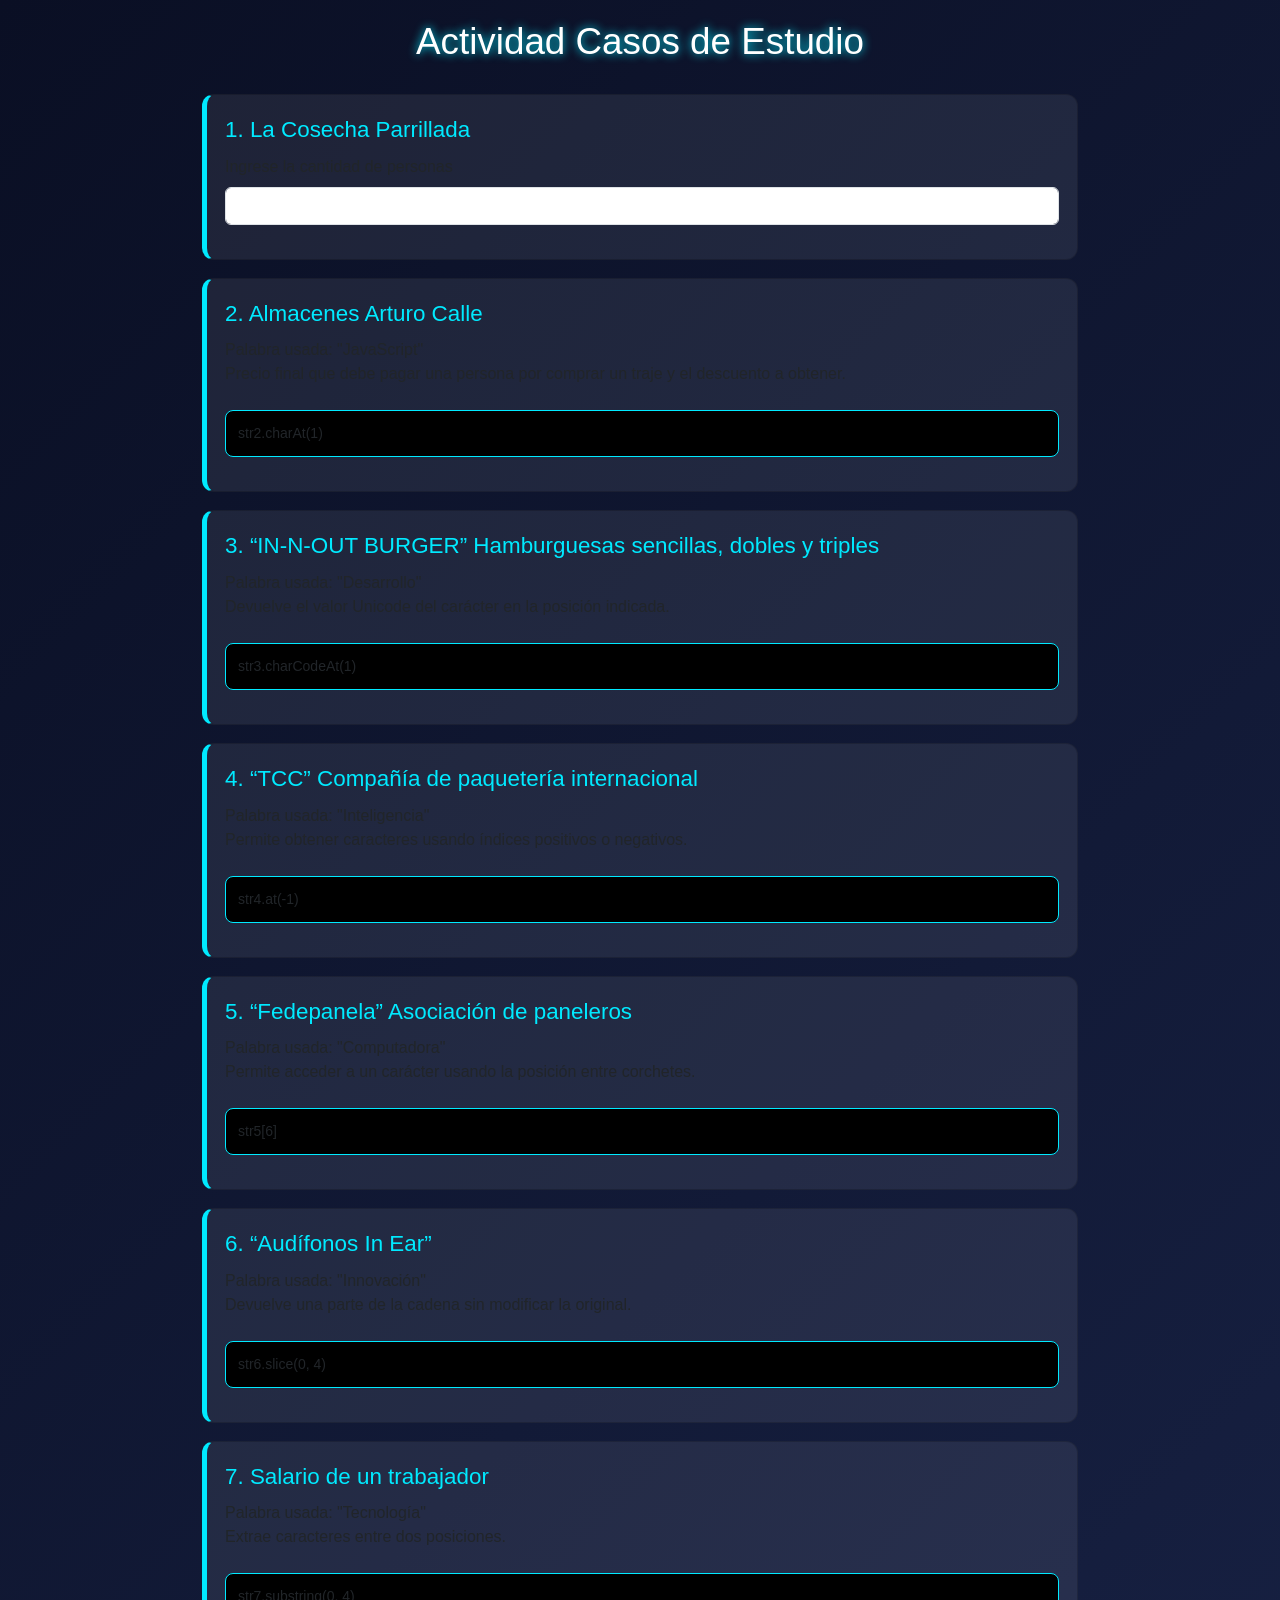
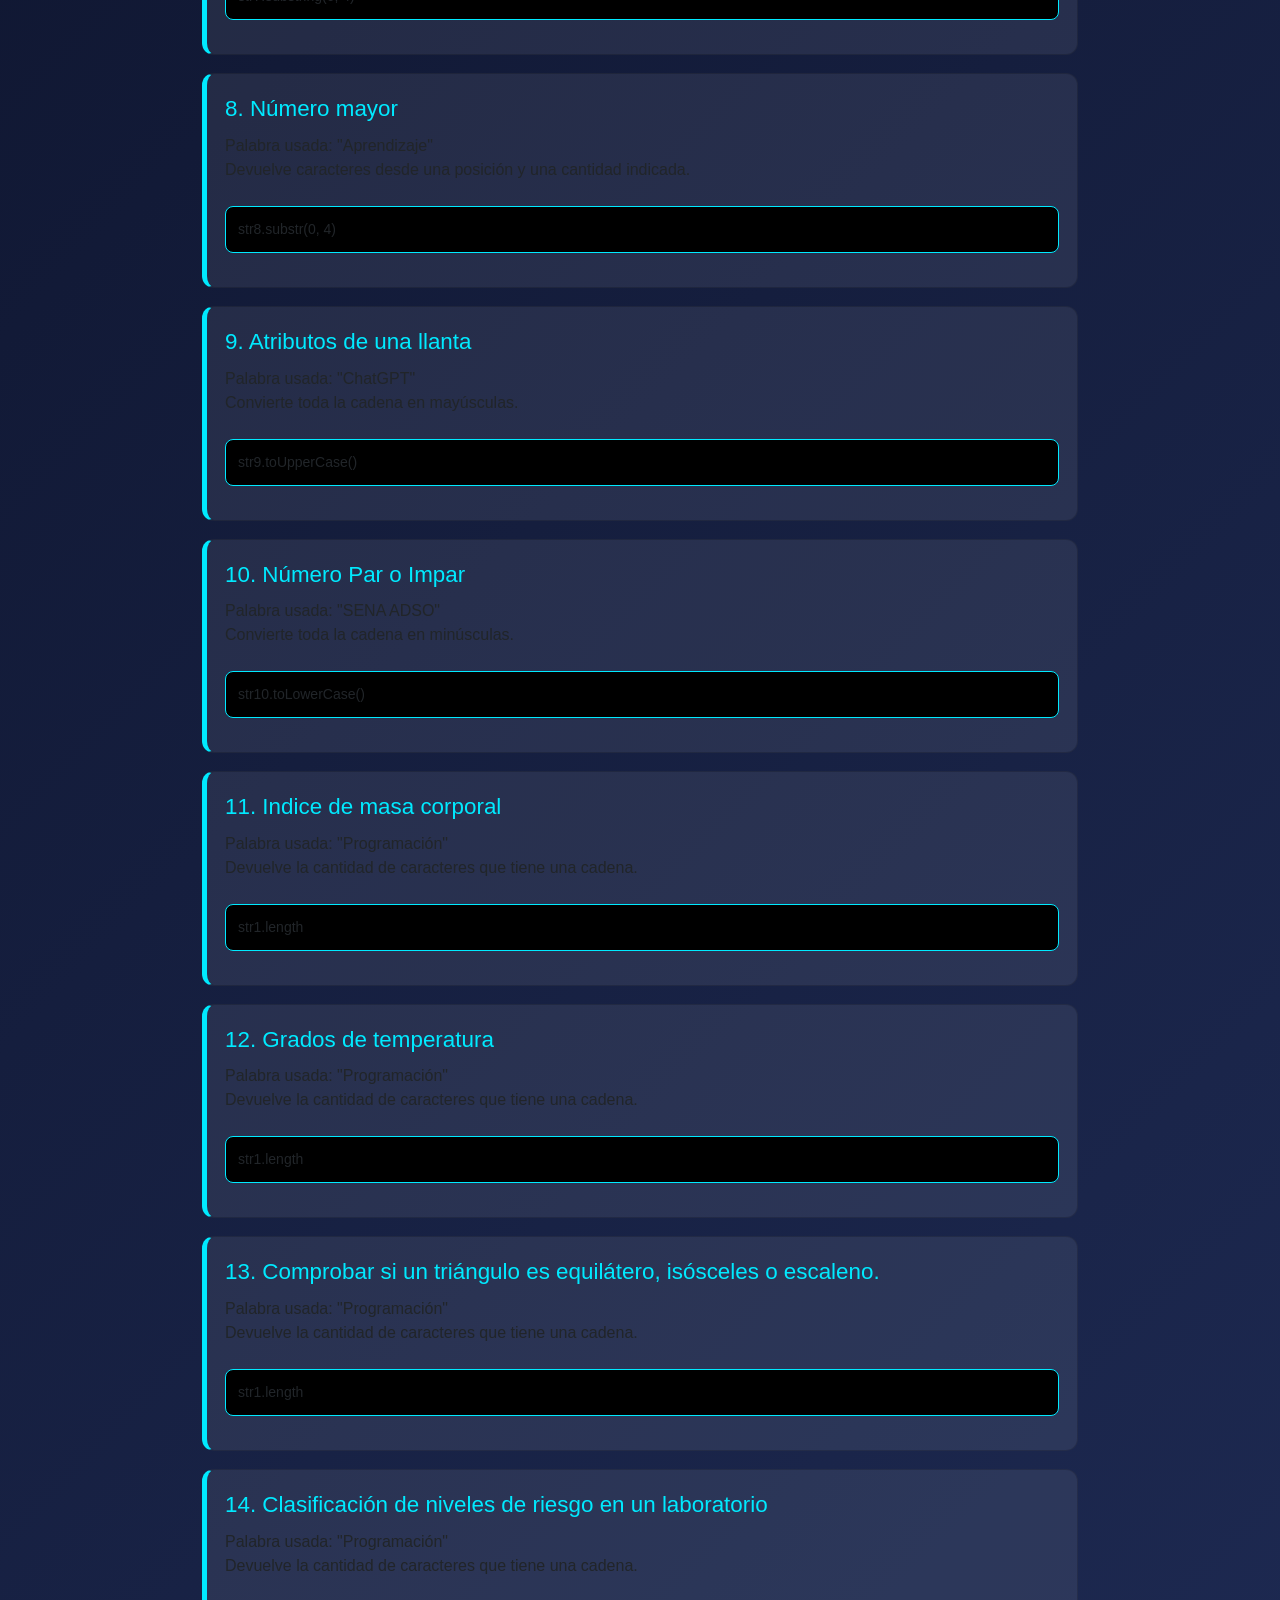
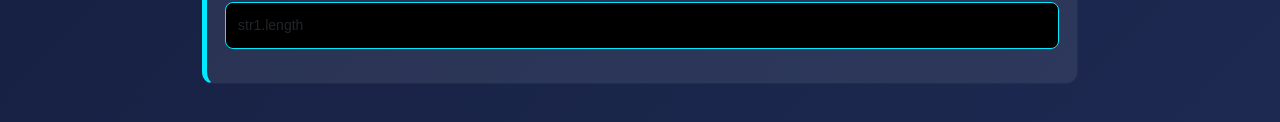
==== assets/index.html @ d92d0f3e "Se crea la estructura de los archivos de html y se crean los archivos js" ====
<!DOCTYPE html>
<html lang="es">
<head>
    <meta charset="UTF-8">
    <meta name="viewport" content="width=device-width, initial-scale=1.0">
    <title>Casos de estudio</title>
    <link rel="stylesheet" href="css/bootstrap.min.css">
    <link rel="stylesheet" href="css/style.css">
</head>
<body>
    <header>
        <h1>Actividad Casos de Estudio</h1>
    </header>
    <nav></nav>
    <main>
        <div class="container">
            <div class="card">
                <div class="titulo">1. La Cosecha Parrillada</div>
                <label for="cantidad" class="form-label">Ingrese la cantidad de personas</label>
                <input type="text" class="form-control" id="cantidad" name="cantidad">
                <p id=""></p>
            </div>
            <div class="card">
                <div class="titulo">2. Almacenes Arturo Calle</div>
                <div class="palabra">Palabra usada: "JavaScript"</div>
                <p>Precio final que debe pagar una persona por comprar un traje y el descuento a obtener.</p>
                <div class="codigo">str2.charAt(1)</div>
                <p id="res2"></p>
            </div>
        
            <div class="card">
                <div class="titulo">3. “IN-N-OUT BURGER” Hamburguesas sencillas, dobles y triples</div>
                <div class="palabra">Palabra usada: "Desarrollo"</div>
                <p>Devuelve el valor Unicode del carácter en la posición indicada.</p>
                <div class="codigo">str3.charCodeAt(1)</div>
                <p id="res3"></p>
            </div>
        
            <div class="card">
                <div class="titulo">4. “TCC” Compañía de paquetería internacional</div>
                <div class="palabra">Palabra usada: "Inteligencia"</div>
                <p>Permite obtener caracteres usando índices positivos o negativos.</p>
                <div class="codigo">str4.at(-1)</div>
                <p id="res4"></p>
            </div>
        
            <div class="card">
                <div class="titulo">5. “Fedepanela” Asociación de paneleros</div>
                <div class="palabra">Palabra usada: "Computadora"</div>
                <p>Permite acceder a un carácter usando la posición entre corchetes.</p>
                <div class="codigo">str5[6]</div>
                <p id="res5"></p>
            </div>
        
            <div class="card">
                <div class="titulo">6. “Audífonos In Ear”</div>
                <div class="palabra">Palabra usada: "Innovación"</div>
                <p>Devuelve una parte de la cadena sin modificar la original.</p>
                <div class="codigo">str6.slice(0, 4)</div>
                <p id="res6"></p>
            </div>
        
            <div class="card">
                <div class="titulo">7. Salario de un trabajador</div>
                <div class="palabra">Palabra usada: "Tecnología"</div>
                <p>Extrae caracteres entre dos posiciones.</p>
                <div class="codigo">str7.substring(0, 4)</div>
                <p id="res7"></p>
            </div>
        
            <div class="card">
                <div class="titulo">8. Número mayor</div>
                <div class="palabra">Palabra usada: "Aprendizaje"</div>
                <p>Devuelve caracteres desde una posición y una cantidad indicada.</p>
                <div class="codigo">str8.substr(0, 4)</div>
                <p id="res8"></p>
            </div>
        
            <div class="card">
                <div class="titulo">9. Atributos de una llanta</div>
                <div class="palabra">Palabra usada: "ChatGPT"</div>
                <p>Convierte toda la cadena en mayúsculas.</p>
                <div class="codigo">str9.toUpperCase()</div>
                <p id="res9"></p>
            </div>
        
            <div class="card">
                <div class="titulo">10. Número Par o Impar</div>
                <div class="palabra">Palabra usada: "SENA ADSO"</div>
                <p>Convierte toda la cadena en minúsculas.</p>
                <div class="codigo">str10.toLowerCase()</div>
                <p id="res10"></p>
            </div>

            <div class="card">
                <div class="titulo">11. Indice de masa corporal</div>
                <div class="palabra">Palabra usada: "Programación"</div>
                <p>Devuelve la cantidad de caracteres que tiene una cadena.</p>
                <div class="codigo">str1.length</div>
                <p id="res1"></p>
            </div>
            
            <div class="card">
                <div class="titulo">12. Grados de temperatura</div>
                <div class="palabra">Palabra usada: "Programación"</div>
                <p>Devuelve la cantidad de caracteres que tiene una cadena.</p>
                <div class="codigo">str1.length</div>
                <p id="res1"></p>
            </div>

            <div class="card">
                <div class="titulo">13. Comprobar si un triángulo es equilátero, isósceles o escaleno.</div>
                <div class="palabra">Palabra usada: "Programación"</div>
                <p>Devuelve la cantidad de caracteres que tiene una cadena.</p>
                <div class="codigo">str1.length</div>
                <p id="res1"></p>
            </div>

            <div class="card">
                <div class="titulo">14. Clasificación de niveles de riesgo en un laboratorio</div>
                <div class="palabra">Palabra usada: "Programación"</div>
                <p>Devuelve la cantidad de caracteres que tiene una cadena.</p>
                <div class="codigo">str1.length</div>
                <p id="res1"></p>
            </div>
        </div>
    </main>
    <aside></aside>
    <footer></footer>
    <script type="text/javascript" src="js/bootstrap.bundle.min.js"></script>
    <script type="text/javascript" src="js/ejercicio1.js"></script>
    <script type="text/javascript" src="js/ejercicio2.js"></script>
    <script type="text/javascript" src="js/ejercicio3.js"></script>
    <script type="text/javascript" src="js/ejercicio4.js"></script>
    <script type="text/javascript" src="js/ejercicio5.js"></script>
    <script type="text/javascript" src="js/ejercicio6.js"></script>
    <script type="text/javascript" src="js/ejercicio7.js"></script>
    <script type="text/javascript" src="js/ejercicio8.js"></script>
    <script type="text/javascript" src="js/ejercicio9.js"></script>
    <script type="text/javascript" src="js/ejercicio10.js"></script>
    <script type="text/javascript" src="js/ejercicio11.js"></script>
    <script type="text/javascript" src="js/ejercicio12.js"></script>
    <script type="text/javascript" src="js/ejercicio13.js"></script>
    <script type="text/javascript" src="js/ejercicio14.js"></script>
</body>
</html>
---- assets/css/style.css ----
body {
  font-family: Arial, sans-serif;
  background: linear-gradient(135deg, #0a0f24, #1d2951);
  color: #fff;
  margin: 0;
  padding: 20px;
}

h1 {
  text-align: center;
  margin-bottom: 30px;
  font-size: 2.3rem;
  text-shadow: 0 0 10px #00eaff;
}

.container {
  max-width: 900px;
  margin: auto;
}

.card {
  background: rgba(255, 255, 255, 0.08);
  padding: 18px;
  border-radius: 12px;
  margin-bottom: 18px;
  border-left: 5px solid #00eaff;
  transition: 0.3s;
}

.card:hover {
  transform: scale(1.02);
  background: rgba(255, 255, 255, 0.15);
}

.titulo {
  font-size: 1.4rem;
  margin-bottom: 8px;
  color: #00eaff;
}

.codigo {
  background: #000;
  padding: 12px;
  border-radius: 8px;
  margin-top: 8px;
  overflow-x: auto;
  font-size: 14px;
  border: 1px solid #00eaff;
}
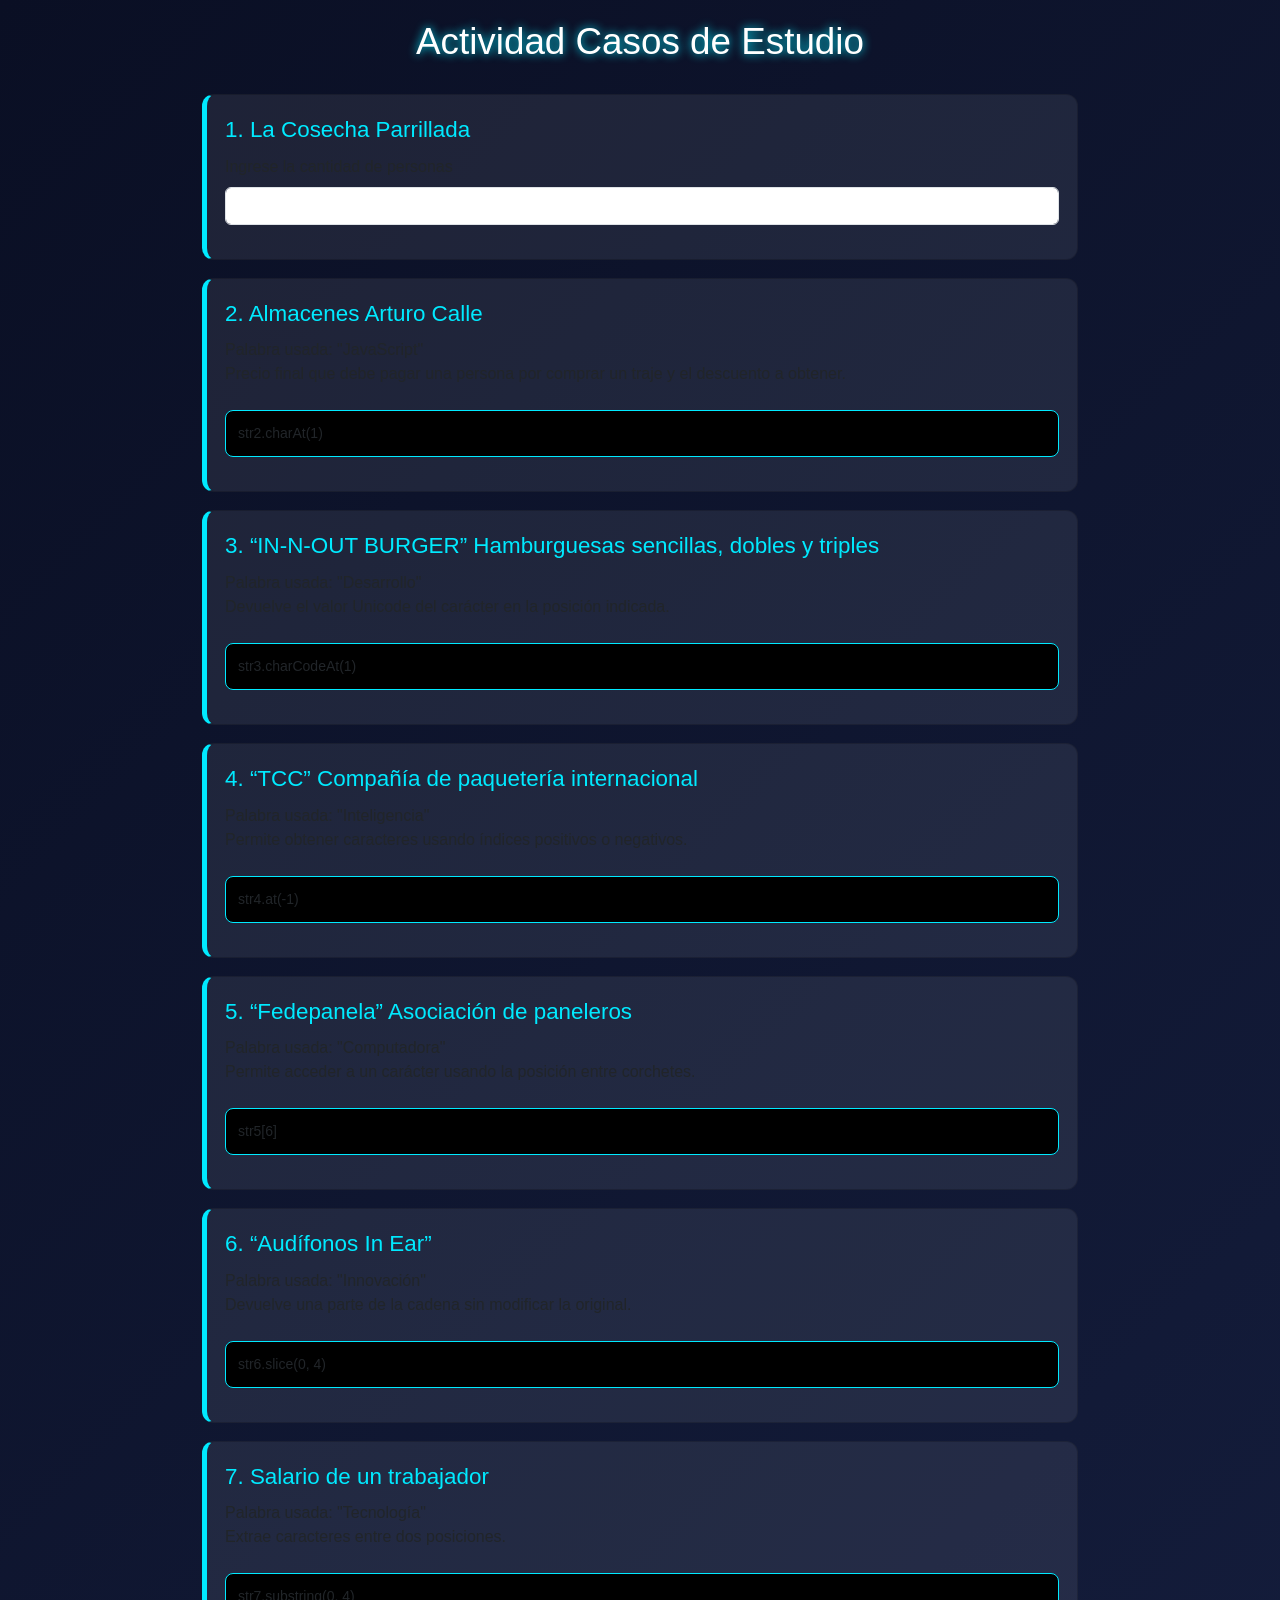
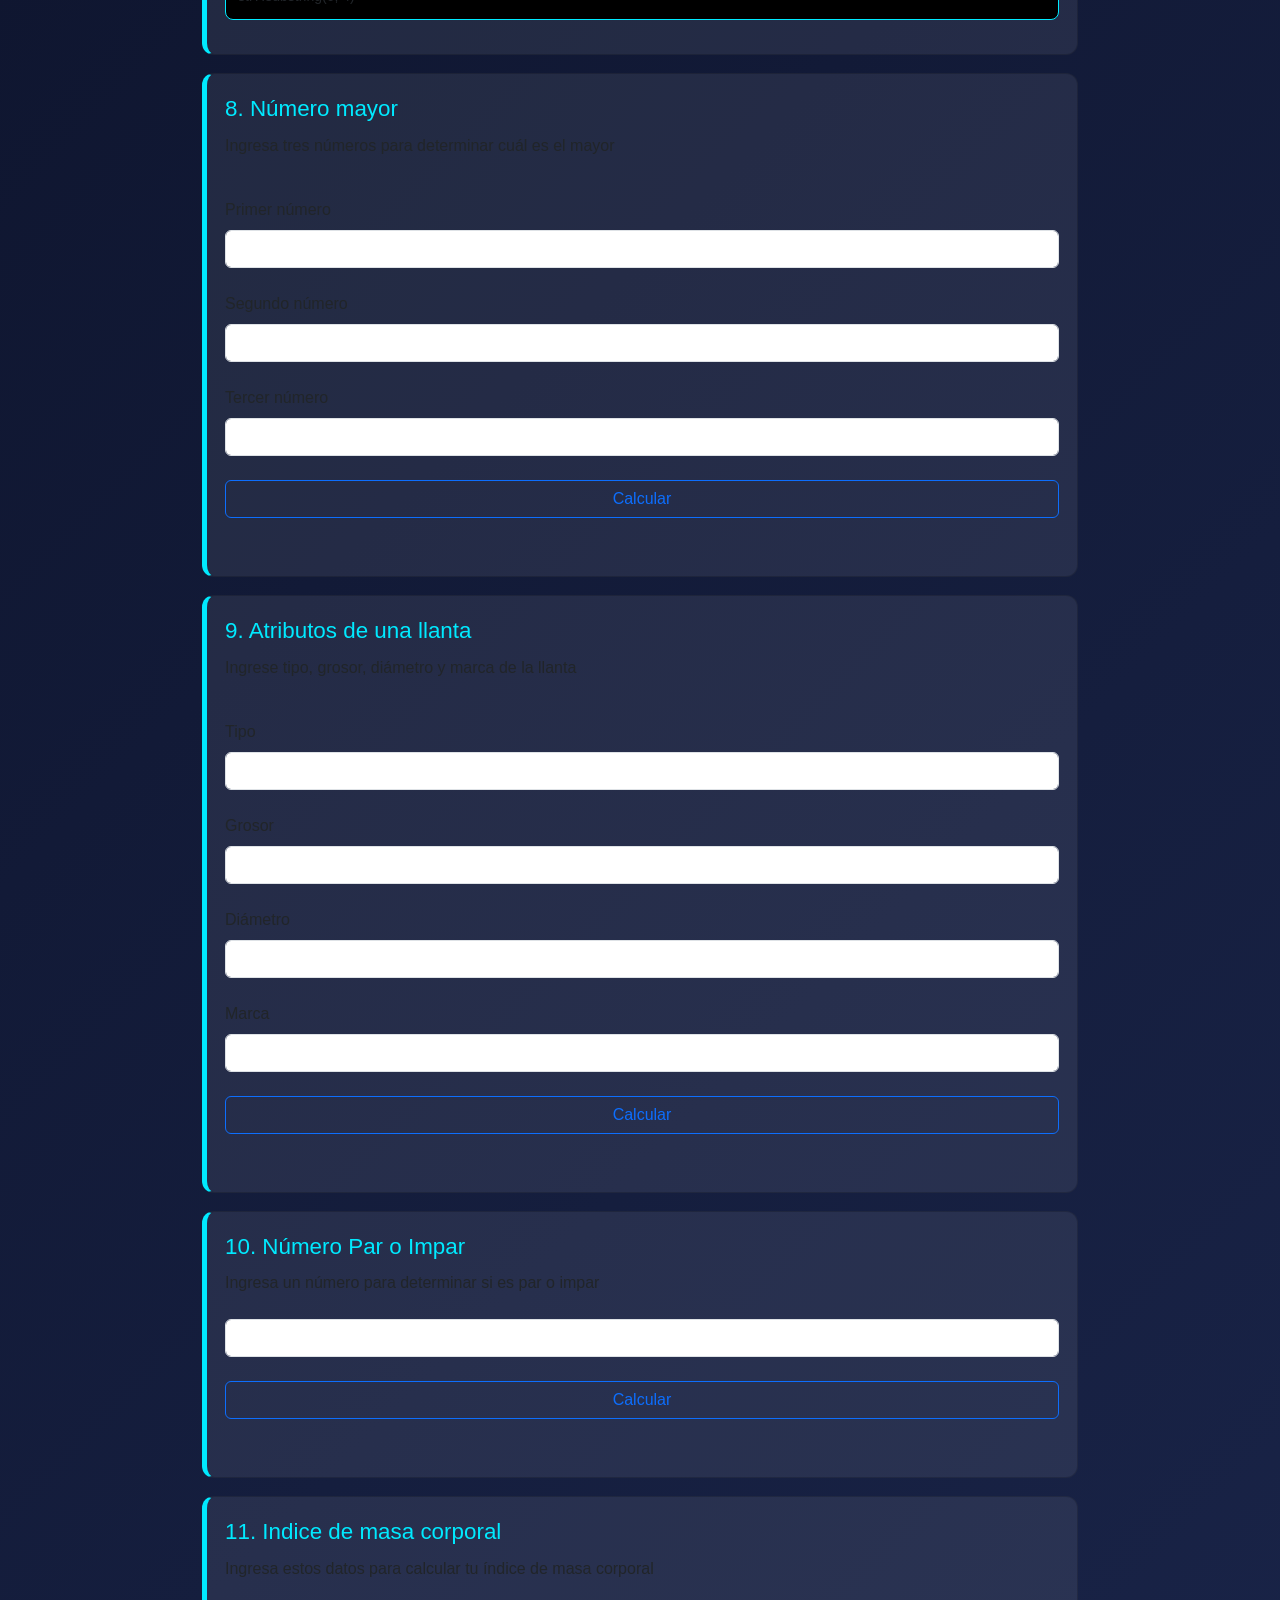
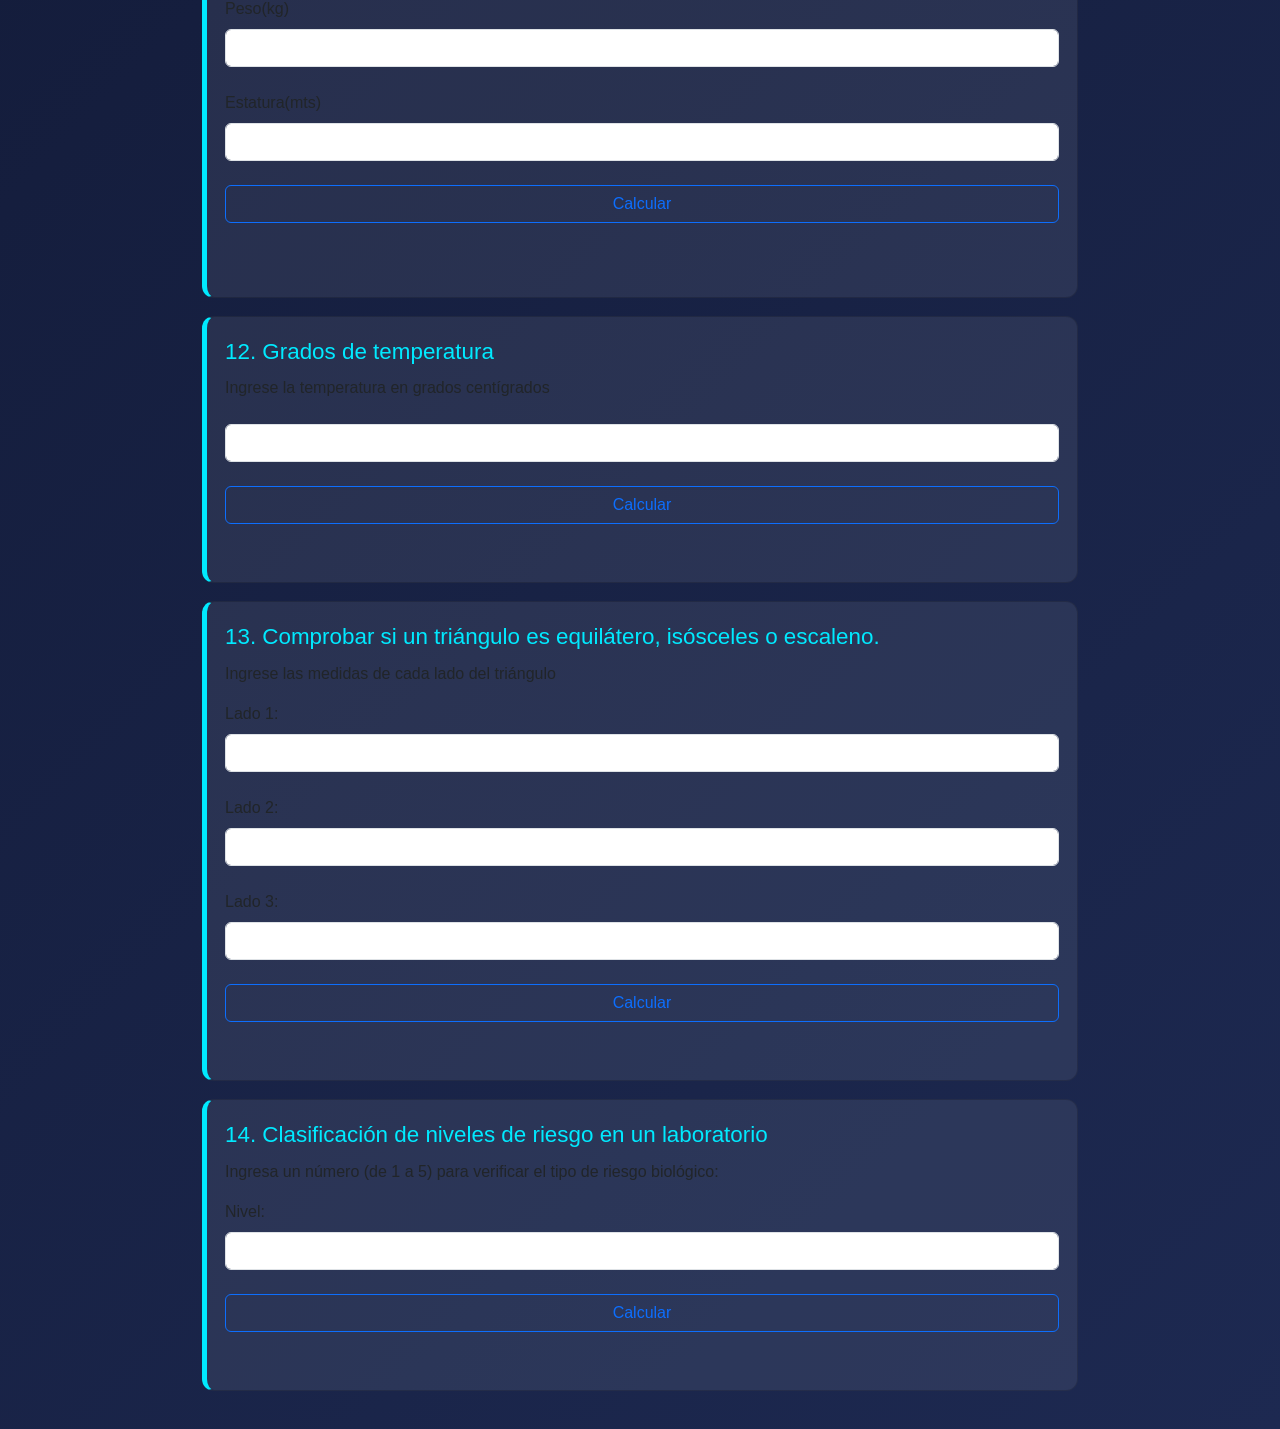
==== commit 62a92008: "realizo cambios es los ejercicios 8 a 14" ====
--- a/assets/index.html
+++ b/assets/index.html
@@ -70,58 +70,111 @@
         
             <div class="card">
                 <div class="titulo">8. Número mayor</div>
-                <div class="palabra">Palabra usada: "Aprendizaje"</div>
-                <p>Devuelve caracteres desde una posición y una cantidad indicada.</p>
-                <div class="codigo">str8.substr(0, 4)</div>
-                <p id="res8"></p>
+                <p>Ingresa tres números para determinar cuál es el mayor</p><br>
+
+                <label for="primerNumero" class="form-label">Primer número</label>
+                <input type="number" class="form-control" id="primerNumero" name="primerNumero"><br>
+
+                <label for="segundoNumero" class="form-label">Segundo número</label>
+                <input type="number" class="form-control" id="segundoNumero" name="segundoNumero"><br>
+
+                <label for="tercerNumero" class="form-label">Tercer número</label>
+                <input type="number" class="form-control" id="tercerNumero" name="tercerNumero"><br>
+
+                <button type="button" class="btn btn-outline-primary" onclick="numeroMayor()">Calcular</button><br>
+
+                <p id="mayor"></p>
             </div>
         
             <div class="card">
                 <div class="titulo">9. Atributos de una llanta</div>
-                <div class="palabra">Palabra usada: "ChatGPT"</div>
-                <p>Convierte toda la cadena en mayúsculas.</p>
-                <div class="codigo">str9.toUpperCase()</div>
-                <p id="res9"></p>
+                <p>Ingrese tipo, grosor, diámetro y marca de la llanta</p><br>
+
+                <label for="tipo" class="form-label">Tipo</label>
+                <input type="text" class="form-control" id="tipo" name="tipo"><br>
+
+                <label for="grosor" class="form-label">Grosor</label>
+                <input type="number" class="form-control" id="grosor" name="grosor"><br>
+
+                <label for="diametro" class="form-label">Diámetro</label>
+                <input type="number" class="form-control" id="diametro" name="diametro"><br>
+
+                <label for="marca" class="form-label">Marca</label>
+                <input type="text" class="form-control" id="marca" name="marca"><br>
+
+                <button type="button" class="btn btn-outline-primary" onclick="llantas()">Calcular</button><br>
+
+                <p id="resultado-llanta"></p>
             </div>
         
             <div class="card">
                 <div class="titulo">10. Número Par o Impar</div>
-                <div class="palabra">Palabra usada: "SENA ADSO"</div>
-                <p>Convierte toda la cadena en minúsculas.</p>
-                <div class="codigo">str10.toLowerCase()</div>
-                <p id="res10"></p>
+                <p>Ingresa un número para determinar si es par o impar</p>
+
+                <label for="numero" class="form-label"></label>
+                <input type="number" class="form-control" id="numero" name="numero"><br>
+
+                <button type="button" class="btn btn-outline-primary" onclick="parImpar()">Calcular</button> <br>
+
+                <p id="par-impar"></p>
             </div>
 
             <div class="card">
                 <div class="titulo">11. Indice de masa corporal</div>
-                <div class="palabra">Palabra usada: "Programación"</div>
-                <p>Devuelve la cantidad de caracteres que tiene una cadena.</p>
-                <div class="codigo">str1.length</div>
-                <p id="res1"></p>
+                <p>Ingresa estos datos para calcular tu índice de masa corporal</p>
+
+                <label for="peso" class="form-label">Peso(kg)</label>
+                <input type="number" class="form-control" id="peso" name="peso"><br>
+
+                <label for="altura" class="form-label">Estatura(mts)</label>
+                <input type="number" class="form-control" id="altura" name="altura"><br>
+                
+                <button type="button" class="btn btn-outline-primary" onclick="masaCorporal()">Calcular</button><br>
+
+                <p id="imc"></p>
+                <p id="diagnostico"></p>
             </div>
             
             <div class="card">
                 <div class="titulo">12. Grados de temperatura</div>
-                <div class="palabra">Palabra usada: "Programación"</div>
-                <p>Devuelve la cantidad de caracteres que tiene una cadena.</p>
-                <div class="codigo">str1.length</div>
-                <p id="res1"></p>
+                <p>Ingrese la temperatura en grados centígrados</p>
+
+                <label for="temperatura" class="form-label"></label>
+                <input type="number" class="form-control" id="temperatura" name="temperatura"><br>
+
+                <button type="button" class="btn btn-outline-primary" onclick="estadoClima()">Calcular</button><br>
+
+                <p id="estado"></p>
             </div>
 
             <div class="card">
                 <div class="titulo">13. Comprobar si un triángulo es equilátero, isósceles o escaleno.</div>
-                <div class="palabra">Palabra usada: "Programación"</div>
-                <p>Devuelve la cantidad de caracteres que tiene una cadena.</p>
-                <div class="codigo">str1.length</div>
-                <p id="res1"></p>
+                <p>Ingrese las medidas de cada lado del triángulo</p>
+                
+                <label for="lado1" class="form-label">Lado 1: </label>
+                <input type="number" class="form-control" id="lado1" name="lado1"><br>
+
+                <label for="lado2" class="form-label">Lado 2: </label>
+                <input type="number" class="form-control" id="lado2" name="lado2"><br>
+
+                <label for="lado3" class="form-label">Lado 3: </label>
+                <input type="number" class="form-control" id="lado3" name="lado3"><br>
+
+                <button type="button" class="btn btn-outline-primary" onclick="tipoTriangulo()">Calcular</button><br>
+
+                <p id="tipo-Triangulo"></p>
             </div>
 
             <div class="card">
                 <div class="titulo">14. Clasificación de niveles de riesgo en un laboratorio</div>
-                <div class="palabra">Palabra usada: "Programación"</div>
-                <p>Devuelve la cantidad de caracteres que tiene una cadena.</p>
-                <div class="codigo">str1.length</div>
-                <p id="res1"></p>
+                <p>Ingresa un número (de 1 a 5) para verificar el tipo de riesgo biológico:</p>
+
+                <label for="nivel" class="form-label">Nivel: </label>
+                <input type="number" class="form-control" id="nivel" name="nivel"><br>
+
+                <button type="button" class="btn btn-outline-primary" onclick="riesgoBiologico()">Calcular</button><br>
+                
+                <p id="tipo-riesgo"></p>
             </div>
         </div>
     </main>
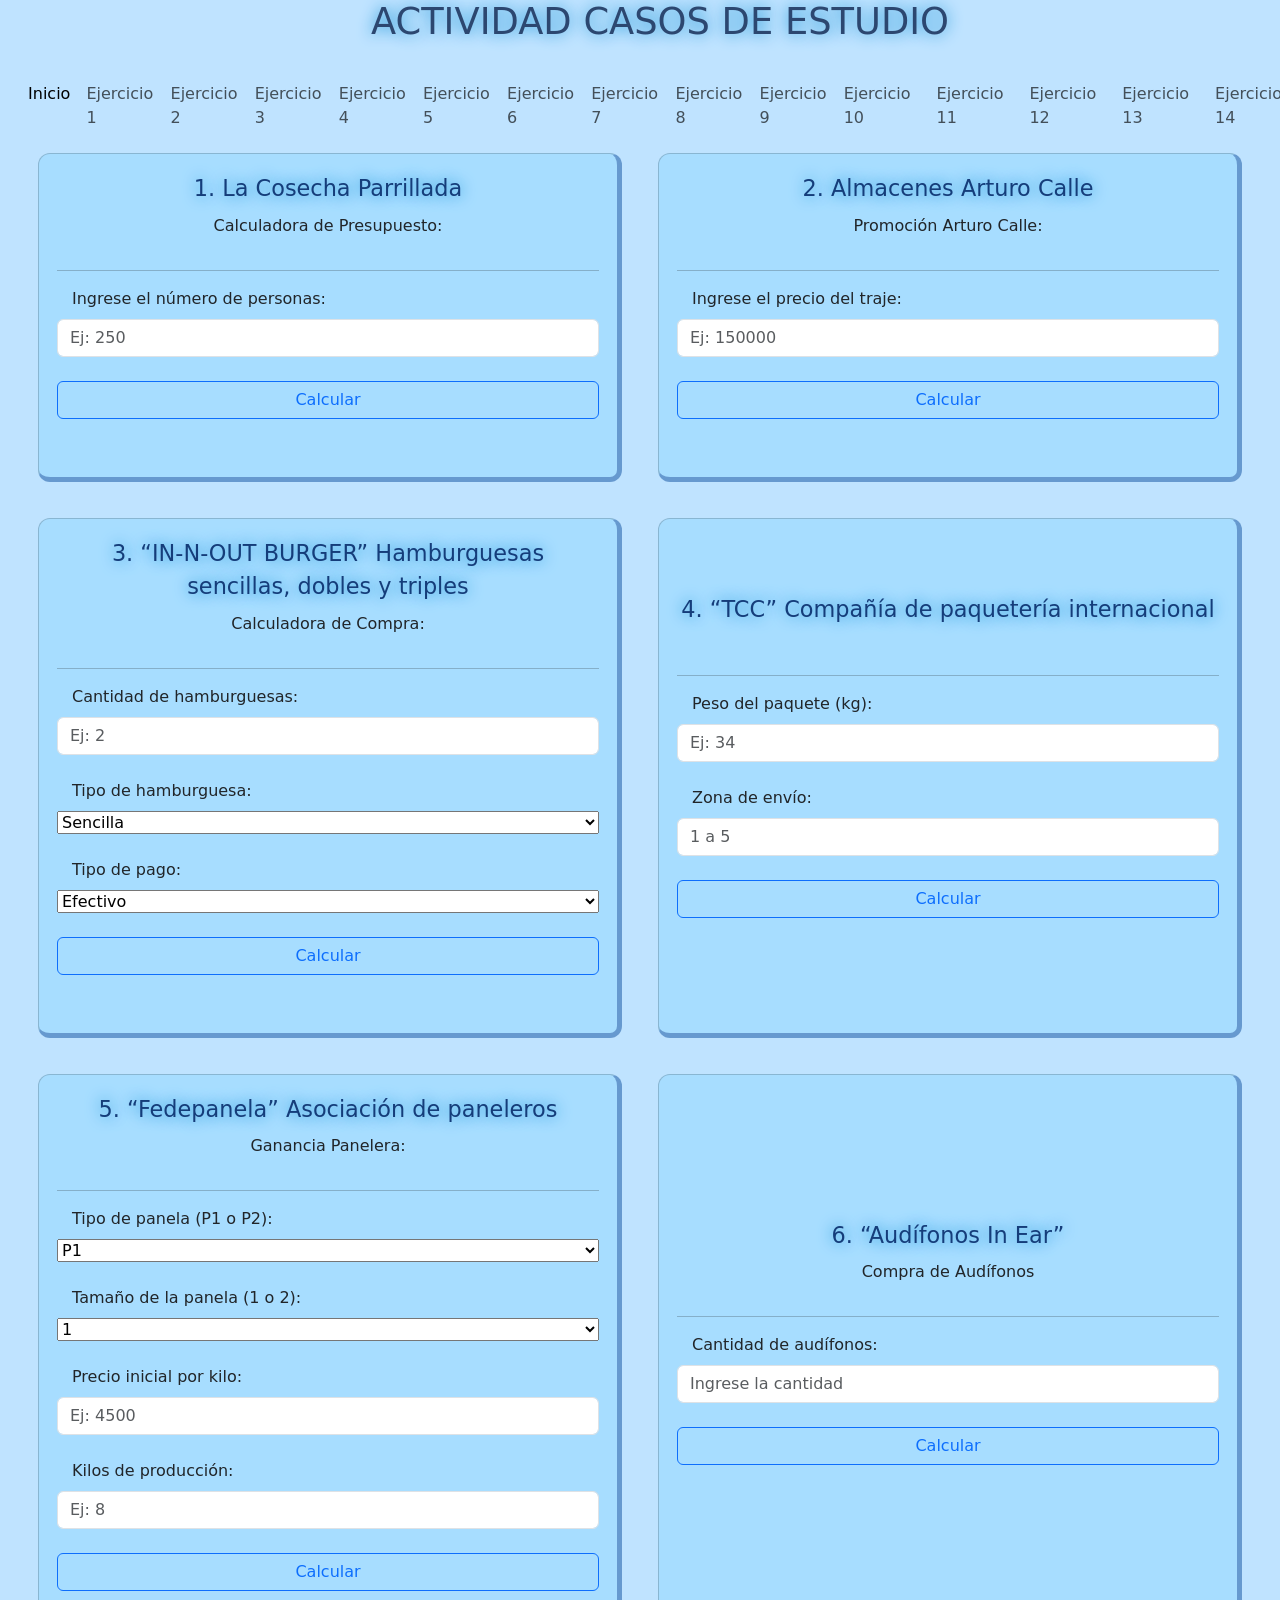
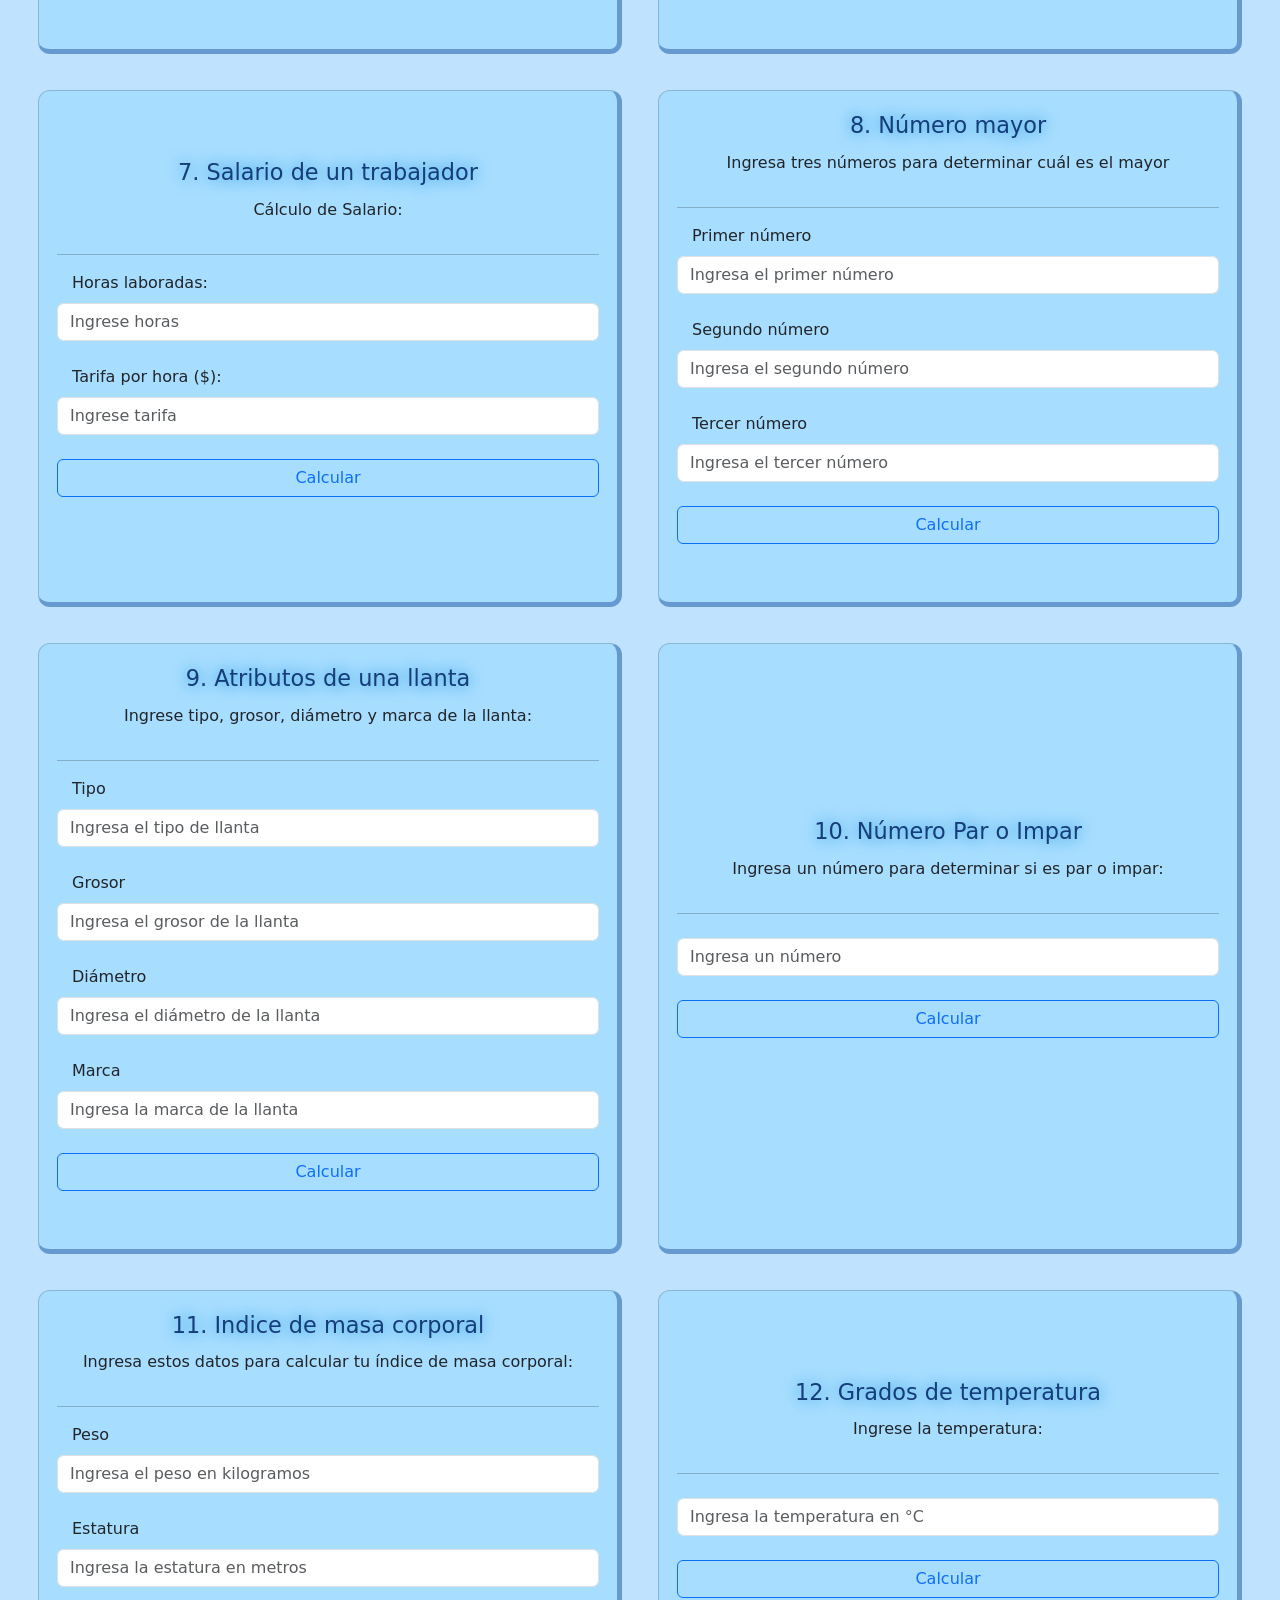
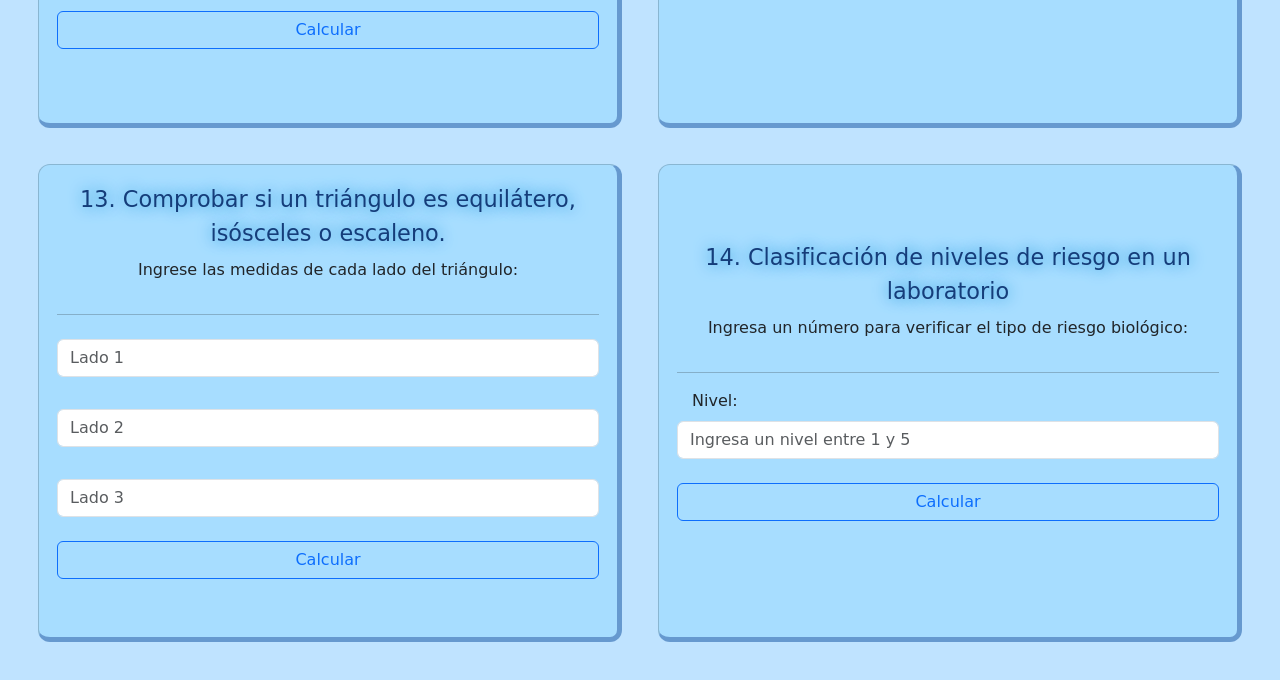
==== commit a11ee523: "Se crea la versión final de los documentos js,css y html de losejercicios de casos de estudio" ====
--- a/assets/index.html
+++ b/assets/index.html
@@ -9,125 +9,253 @@
 </head>
 <body>
     <header>
-        <h1>Actividad Casos de Estudio</h1>
+        <h1>ACTIVIDAD CASOS DE ESTUDIO</h1>
+        <nav class="navbar navbar-expand-lg bg-body-tertiary">
+            <section class="container-fluid">
+                </button>
+                <section class="collapse navbar-collapse" id="navbarNav">
+                    <ul class="navbar-nav">
+                        <li class="nav-item">
+                            <a class="nav-link active" aria-current="page" href="inicio.html">Inicio</a>
+                        </li>
+                        <li class="nav-item">
+                            <a class="nav-link" href="/assets/index.html#ejercicio1">Ejercicio 1</a>
+                        </li>
+                        <li class="nav-item">
+                            <a class="nav-link" href="/assets/index.html#ejercicio2">Ejercicio 2</a>
+                        </li>
+                        <li class="nav-item">
+                            <a class="nav-link" href="/assets/index.html#ejercicio3">Ejercicio 3</a>
+                        </li>
+                        <li class="nav-item">
+                            <a class="nav-link" href="/assets/index.html#ejercicio4">Ejercicio 4</a>
+                        </li>
+                        <li class="nav-item">
+                            <a class="nav-link" href="/assets/index.html#ejercicio5">Ejercicio 5</a>
+                        </li>
+                        <li class="nav-item">
+                            <a class="nav-link" href="/assets/index.html#ejercicio6">Ejercicio 6</a>
+                        </li>
+                        <li class="nav-item">
+                            <a class="nav-link" href="/assets/index.html#ejercicio7">Ejercicio 7</a>
+                        </li>
+                        <li class="nav-item">
+                            <a class="nav-link" href="/assets/index.html#ejercicio8">Ejercicio 8</a>
+                        </li>
+                        <li class="nav-item">
+                            <a class="nav-link" href="/assets/index.html#ejercicio9">Ejercicio 9</a>
+                        </li>
+                        <li class="nav-item">
+                            <a class="nav-link" href="/assets/index.html#ejercicio10">Ejercicio 10</a>
+                        </li>
+                        <li class="nav-item">
+                            <a class="nav-link" href="/assets/index.html#ejercicio11">Ejercicio 11</a>
+                        </li>
+                        <li class="nav-item">
+                            <a class="nav-link" href="/assets/index.html#ejercicio12">Ejercicio 12</a>
+                        </li>
+                        <li class="nav-item">
+                            <a class="nav-link" href="/assets/index.html#ejercicio13">Ejercicio 13</a>
+                        </li>
+                        <li class="nav-item">
+                            <a class="nav-link" href="/assets/index.html#ejercicio14">Ejercicio 14</a>
+                        </li>
+                    </ul>
+                </section>
+            </section>
+        </nav>
     </header>
-    <nav></nav>
     <main>
-        <div class="container">
-            <div class="card">
-                <div class="titulo">1. La Cosecha Parrillada</div>
-                <label for="cantidad" class="form-label">Ingrese la cantidad de personas</label>
-                <input type="text" class="form-control" id="cantidad" name="cantidad">
-                <p id=""></p>
-            </div>
-            <div class="card">
-                <div class="titulo">2. Almacenes Arturo Calle</div>
-                <div class="palabra">Palabra usada: "JavaScript"</div>
-                <p>Precio final que debe pagar una persona por comprar un traje y el descuento a obtener.</p>
-                <div class="codigo">str2.charAt(1)</div>
-                <p id="res2"></p>
+        <div class="container1">
+            <div class="card">
+                <div class="titulo" id="ejercicio1">1. La Cosecha Parrillada</div>
+                <p class="parrafo">Calculadora de Presupuesto:</p><hr>
+
+                <label for="cantidad" class="form-label">Ingrese el número de personas: </label>
+                <input type="number" class="form-control" id="personas" name="cantidad" placeholder="Ej: 250"><br>
+
+                <button type="button" class="btn btn-outline-primary" onclick="calcularPresupuesto()">Calcular</button><br>
+                
+                <p id="costo" class="resultado"></p>
+
+            </div>
+            <div class="card">
+
+                <div class="titulo" id="ejercicio2">2. Almacenes Arturo Calle</div>
+                <p class="parrafo">Promoción Arturo Calle:</p><hr>
+
+                <label for="precio" class="form-label">Ingrese el precio del traje: </label>
+                <input type="number" class="form-control" id="precio" name="precio" placeholder="Ej: 150000"><br>
+
+                <button type="button" class="btn btn-outline-primary" onclick="calcularDescuento()">Calcular</button><br>
+                
+                <p id="resul" class="resultado"></p>
+            
+            </div>
+        </div>
+        <div class="container2">
+            <div class="card">
+                <div class="titulo" id="ejercicio3">3. “IN-N-OUT BURGER” Hamburguesas sencillas, dobles y triples</div>
+                <p class="parrafo">Calculadora de Compra:</p><hr>
+                
+                <label for="" class="form-label">Cantidad de hamburguesas:</label>
+                <input type="number" class="form-control" id="cantidad" placeholder="Ej: 2"><br>
+                
+                <label for="" class="form-label">Tipo de hamburguesa:</label>
+                <select id="tipoHamb">
+                    <option value="sencilla">Sencilla</option>
+                    <option value="doble">Doble</option>
+                    <option value="triple">Triple</option>
+                </select><br>
+                
+                <label for="" class="form-label">Tipo de pago:</label>
+                <select id="pago">
+                    <option value="efectivo">Efectivo</option>
+                    <option value="tarjeta">Tarjeta</option>
+                </select><br>
+
+                <button type="button" class="btn btn-outline-primary" onclick="calcularTotal1()">Calcular</button><br>
+
+                <p id="result" class="resultado"></p>
+
             </div>
         
             <div class="card">
-                <div class="titulo">3. “IN-N-OUT BURGER” Hamburguesas sencillas, dobles y triples</div>
-                <div class="palabra">Palabra usada: "Desarrollo"</div>
-                <p>Devuelve el valor Unicode del carácter en la posición indicada.</p>
-                <div class="codigo">str3.charCodeAt(1)</div>
-                <p id="res3"></p>
+                <div class="titulo" id="ejercicio4">4. “TCC” Compañía de paquetería internacional</div><br><hr>
+            
+                <label for="" class="form-label">Peso del paquete (kg):</label>
+                <input type="number" class="form-control" id="peso" placeholder="Ej: 34"><br>
+                
+                <label for="" class="form-label">Zona de envío:</label>
+                <input type="number" class="form-control" id="zona" placeholder="1 a 5"><br>
+
+                <button type="button" class="btn btn-outline-primary" onclick="calcularEnvio()">Calcular</button><br>
+
+                <p id="res" class="resultado"></p>
+            </div>
+        </div>
+
+        <div class="container3">
+            <div class="card">
+                <div class="titulo" id="ejercicio5">5. “Fedepanela” Asociación de paneleros</div>
+                <p class="parrafo">Ganancia Panelera:</p><hr>
+                
+                <label for="tipo" class="form-label">Tipo de panela (P1 o P2):</label>
+                <select id="tipo">
+                    <option value="P1">P1</option>
+                    <option value="P2">P2</option>
+                </select><br>
+                
+                <label for="tamano" class="form-label">Tamaño de la panela (1 o 2):</label>
+                <select id="tamano">
+                    <option value="1">1</option>
+                    <option value="2">2</option>
+                </select><br>
+                
+                <label for="precio" class="form-label">Precio inicial por kilo:</label>
+                <input type="number" class="form-control" id="precio" placeholder="Ej: 4500"><br>
+                
+                <label for="kilos" class="form-label">Kilos de producción:</label>
+                <input type="number" class="form-control" id="kilos" placeholder="Ej: 8"><br>
+
+                <button type="button" class="btn btn-outline-primary" onclick="calcularGanancia()">Calcular</button><br>
+
+                <p id="gana"></p>
             </div>
         
             <div class="card">
-                <div class="titulo">4. “TCC” Compañía de paquetería internacional</div>
-                <div class="palabra">Palabra usada: "Inteligencia"</div>
-                <p>Permite obtener caracteres usando índices positivos o negativos.</p>
-                <div class="codigo">str4.at(-1)</div>
-                <p id="res4"></p>
+                <div class="titulo" id="ejercicio6">6. “Audífonos In Ear”</div>
+                <p class="parrafo">Compra de Audífonos</p><hr>
+                
+                <label for="cantidad" class="form-label">Cantidad de audífonos:</label>
+                <input type="number" class="form-control" id="cantidad" placeholder="Ingrese la cantidad"><br>
+
+                <button type="button" class="btn btn-outline-primary" onclick="calcularTotal()">Calcular</button><br>
+
+                <p id="calcula"></p>
+            </div>
+        </div>
+
+        <div class="container4">
+            <div class="card">
+                <div class="titulo" id="ejercicio7">7. Salario de un trabajador</div>
+                <p class="parrafo">Cálculo de Salario:</p><hr>
+
+                <label for="horas" class="form-label">Horas laboradas:</label>
+                <input type="number" class="form-control" id="horas" placeholder="Ingrese horas"><br>
+
+                <label for="tarifa" class="form-label">Tarifa por hora ($):</label>
+                <input type="number" class="form-control" id="tarifa" placeholder="Ingrese tarifa"><br>
+
+                <button type="button" class="btn btn-outline-primary" onclick="calcularSalario()">Calcular</button><br>
+
+                <p id="calcu"></p>
             </div>
         
             <div class="card">
-                <div class="titulo">5. “Fedepanela” Asociación de paneleros</div>
-                <div class="palabra">Palabra usada: "Computadora"</div>
-                <p>Permite acceder a un carácter usando la posición entre corchetes.</p>
-                <div class="codigo">str5[6]</div>
-                <p id="res5"></p>
+                <div class="titulo" id="ejercicio8">8. Número mayor</div>
+                <p class="parrafo">Ingresa tres números para determinar cuál es el mayor</p><hr>
+
+                <label for="primerNumero" class="form-label">Primer número</label>
+                <input type="number" class="form-control" id="primerNumero" name="primerNumero" placeholder="Ingresa el primer número"><br>
+
+                <label for="segundoNumero" class="form-label">Segundo número</label>
+                <input type="number" class="form-control" id="segundoNumero" name="segundoNumero" placeholder="Ingresa el segundo número"><br>
+
+                <label for="tercerNumero" class="form-label">Tercer número</label>
+                <input type="number" class="form-control" id="tercerNumero" name="tercerNumero" placeholder="Ingresa el tercer número"><br>
+
+                <button type="button" class="btn btn-outline-primary" onclick="numeroMayor()">Calcular</button><br>
+
+                <p id="mayor"></p>
+            </div>
+        </div>
+
+        <div class="container5">
+            <div class="card">
+                <div class="titulo" id="ejercicio9">9. Atributos de una llanta</div>
+                <p class="parrafo">Ingrese tipo, grosor, diámetro y marca de la llanta:</p><hr>
+
+                <label for="tipo" class="form-label">Tipo</label>
+                <input type="text" class="form-control" id="tipo" name="tipo" placeholder="Ingresa el tipo de llanta"><br>
+
+                <label for="grosor" class="form-label">Grosor</label>
+                <input type="number" class="form-control" id="grosor" name="grosor" placeholder="Ingresa el grosor de la llanta"><br>
+
+                <label for="diametro" class="form-label">Diámetro</label>
+                <input type="number" class="form-control" id="diametro" name="diametro" placeholder="Ingresa el diámetro de la llanta"><br>
+
+                <label for="marca" class="form-label">Marca</label>
+                <input type="text" class="form-control" id="marca" name="marca" placeholder="Ingresa la marca de la llanta"><br>
+
+                <button type="button" class="btn btn-outline-primary" onclick="evaluarLlanta()">Calcular</button><br>
+
+                <p id="resultado-llanta"></p>
             </div>
         
             <div class="card">
-                <div class="titulo">6. “Audífonos In Ear”</div>
-                <div class="palabra">Palabra usada: "Innovación"</div>
-                <p>Devuelve una parte de la cadena sin modificar la original.</p>
-                <div class="codigo">str6.slice(0, 4)</div>
-                <p id="res6"></p>
-            </div>
-        
-            <div class="card">
-                <div class="titulo">7. Salario de un trabajador</div>
-                <div class="palabra">Palabra usada: "Tecnología"</div>
-                <p>Extrae caracteres entre dos posiciones.</p>
-                <div class="codigo">str7.substring(0, 4)</div>
-                <p id="res7"></p>
-            </div>
-        
-            <div class="card">
-                <div class="titulo">8. Número mayor</div>
-                <p>Ingresa tres números para determinar cuál es el mayor</p><br>
-
-                <label for="primerNumero" class="form-label">Primer número</label>
-                <input type="number" class="form-control" id="primerNumero" name="primerNumero"><br>
-
-                <label for="segundoNumero" class="form-label">Segundo número</label>
-                <input type="number" class="form-control" id="segundoNumero" name="segundoNumero"><br>
-
-                <label for="tercerNumero" class="form-label">Tercer número</label>
-                <input type="number" class="form-control" id="tercerNumero" name="tercerNumero"><br>
-
-                <button type="button" class="btn btn-outline-primary" onclick="numeroMayor()">Calcular</button><br>
-
-                <p id="mayor"></p>
-            </div>
-        
-            <div class="card">
-                <div class="titulo">9. Atributos de una llanta</div>
-                <p>Ingrese tipo, grosor, diámetro y marca de la llanta</p><br>
-
-                <label for="tipo" class="form-label">Tipo</label>
-                <input type="text" class="form-control" id="tipo" name="tipo"><br>
-
-                <label for="grosor" class="form-label">Grosor</label>
-                <input type="number" class="form-control" id="grosor" name="grosor"><br>
-
-                <label for="diametro" class="form-label">Diámetro</label>
-                <input type="number" class="form-control" id="diametro" name="diametro"><br>
-
-                <label for="marca" class="form-label">Marca</label>
-                <input type="text" class="form-control" id="marca" name="marca"><br>
-
-                <button type="button" class="btn btn-outline-primary" onclick="llantas()">Calcular</button><br>
-
-                <p id="resultado-llanta"></p>
-            </div>
-        
-            <div class="card">
-                <div class="titulo">10. Número Par o Impar</div>
-                <p>Ingresa un número para determinar si es par o impar</p>
+                <div class="titulo" id="ejercicio10">10. Número Par o Impar</div>
+                <p class="parrafo">Ingresa un número para determinar si es par o impar:</p><hr>
 
                 <label for="numero" class="form-label"></label>
-                <input type="number" class="form-control" id="numero" name="numero"><br>
+                <input type="number" class="form-control" id="numero" name="numero" placeholder="Ingresa un número"><br>
 
                 <button type="button" class="btn btn-outline-primary" onclick="parImpar()">Calcular</button> <br>
 
                 <p id="par-impar"></p>
             </div>
-
-            <div class="card">
-                <div class="titulo">11. Indice de masa corporal</div>
-                <p>Ingresa estos datos para calcular tu índice de masa corporal</p>
-
-                <label for="peso" class="form-label">Peso(kg)</label>
-                <input type="number" class="form-control" id="peso" name="peso"><br>
-
-                <label for="altura" class="form-label">Estatura(mts)</label>
-                <input type="number" class="form-control" id="altura" name="altura"><br>
+        </div>
+
+        <div class="container6">
+            <div class="card">
+                <div class="titulo" id="ejercicio11">11. Indice de masa corporal</div>
+                <p class="parrafo">Ingresa estos datos para calcular tu índice de masa corporal:</p><hr>
+
+                <label for="peso" class="form-label">Peso</label>
+                <input type="number" class="form-control" id="peso" name="peso" placeholder="Ingresa el peso en kilogramos"><br>
+
+                <label for="altura" class="form-label">Estatura</label>
+                <input type="number" class="form-control" id="altura" name="altura" placeholder="Ingresa la estatura en metros"><br>
                 
                 <button type="button" class="btn btn-outline-primary" onclick="masaCorporal()">Calcular</button><br>
 
@@ -136,29 +264,31 @@
             </div>
             
             <div class="card">
-                <div class="titulo">12. Grados de temperatura</div>
-                <p>Ingrese la temperatura en grados centígrados</p>
+                <div class="titulo" id="ejercicio12">12. Grados de temperatura</div>
+                <p class="parrafo">Ingrese la temperatura:</p><hr>
 
                 <label for="temperatura" class="form-label"></label>
-                <input type="number" class="form-control" id="temperatura" name="temperatura"><br>
+                <input type="number" class="form-control" id="temperatura" name="temperatura" placeholder="Ingresa la temperatura en °C"><br>
 
                 <button type="button" class="btn btn-outline-primary" onclick="estadoClima()">Calcular</button><br>
 
                 <p id="estado"></p>
             </div>
-
-            <div class="card">
-                <div class="titulo">13. Comprobar si un triángulo es equilátero, isósceles o escaleno.</div>
-                <p>Ingrese las medidas de cada lado del triángulo</p>
-                
-                <label for="lado1" class="form-label">Lado 1: </label>
-                <input type="number" class="form-control" id="lado1" name="lado1"><br>
-
-                <label for="lado2" class="form-label">Lado 2: </label>
-                <input type="number" class="form-control" id="lado2" name="lado2"><br>
-
-                <label for="lado3" class="form-label">Lado 3: </label>
-                <input type="number" class="form-control" id="lado3" name="lado3"><br>
+        </div>
+
+        <div class="container7">
+            <div class="card">
+                <div class="titulo" id="ejercicio13">13. Comprobar si un triángulo es equilátero, isósceles o escaleno.</div>
+                <p class="parrafo">Ingrese las medidas de cada lado del triángulo: </p><hr>
+                
+                <label for="lado1" class="form-label"></label>
+                <input type="number" class="form-control" id="lado1" name="lado1" placeholder="Lado 1"><br>
+
+                <label for="lado2" class="form-label"></label>
+                <input type="number" class="form-control" id="lado2" name="lado2" placeholder="Lado 2"><br>
+
+                <label for="lado3" class="form-label"></label>
+                <input type="number" class="form-control" id="lado3" name="lado3" placeholder="Lado 3"><br>
 
                 <button type="button" class="btn btn-outline-primary" onclick="tipoTriangulo()">Calcular</button><br>
 
@@ -166,11 +296,11 @@
             </div>
 
             <div class="card">
-                <div class="titulo">14. Clasificación de niveles de riesgo en un laboratorio</div>
-                <p>Ingresa un número (de 1 a 5) para verificar el tipo de riesgo biológico:</p>
+                <div class="titulo" id="ejercicio14">14. Clasificación de niveles de riesgo en un laboratorio</div>
+                <p class="parrafo">Ingresa un número para verificar el tipo de riesgo biológico:</p><hr>
 
                 <label for="nivel" class="form-label">Nivel: </label>
-                <input type="number" class="form-control" id="nivel" name="nivel"><br>
+                <input type="number" class="form-control" id="nivel" name="nivel" placeholder="Ingresa un nivel entre 1 y 5"><br>
 
                 <button type="button" class="btn btn-outline-primary" onclick="riesgoBiologico()">Calcular</button><br>
                 
--- a/assets/css/style.css
+++ b/assets/css/style.css
@@ -1,49 +1,80 @@
 body {
-  font-family: Arial, sans-serif;
-  background: linear-gradient(135deg, #0a0f24, #1d2951);
-  color: #fff;
+  background: #bfe3ff;
+  color: #2c4770;
   margin: 0;
   padding: 20px;
+}
+
+header{
+  background: #bfe3ff;
+  position: fixed;
+  top: 0;
+  width: 100%;
+  z-index: 1000;
+}
+main{
+  margin-top: 115px;
+  justify-items: center;
+  align-content: center;
 }
 
 h1 {
   text-align: center;
   margin-bottom: 30px;
   font-size: 2.3rem;
-  text-shadow: 0 0 10px #00eaff;
+  text-shadow: 0 0 15px #0d8dd2;
 }
 
-.container {
-  max-width: 900px;
+.container1, .container2, .container3, .container4, .container5, .container6, .container7{
+  width: 100%;
   margin: auto;
+  display: flex;
 }
 
 .card {
-  background: rgba(255, 255, 255, 0.08);
+  background-color: #a7ddff;
   padding: 18px;
   border-radius: 12px;
   margin-bottom: 18px;
-  border-left: 5px solid #00eaff;
-  transition: 0.3s;
-}
-
-.card:hover {
-  transform: scale(1.02);
-  background: rgba(255, 255, 255, 0.15);
+  margin: 18px;
+  border-right: 5px solid #4171b3a0;
+  border-bottom: 5px solid #4171b3a0;
+  width: 50%;
+  justify-content: center;
 }
 
 .titulo {
   font-size: 1.4rem;
   margin-bottom: 8px;
-  color: #00eaff;
+  color: #1952e2;
+  text-align: center;
+  color: #153d7a;
+  text-shadow: 0 0 15px #0d8dd2;
 }
 
-.codigo {
-  background: #000;
-  padding: 12px;
-  border-radius: 8px;
-  margin-top: 8px;
-  overflow-x: auto;
-  font-size: 14px;
-  border: 1px solid #00eaff;
+.parrafo{
+  text-align: center;
+}
+
+label{
+  margin-left: 15px;
+}
+
+.navbar, .collapse, .navbar-nav, .container-fluid{
+  justify-content: center;
+  background-color: #bfe3ff ;
+  padding: 0;
+}
+
+.card1{
+  background-color: #a7ddff;
+  padding: 18px;
+  border-radius: 12px;
+  margin-bottom: 18px;
+  margin: 18px;
+  border-right: 5px solid #4171b3a0;
+  border-bottom: 5px solid #4171b3a0;
+  width: 80%;
+  justify-content: center;
+
 }
